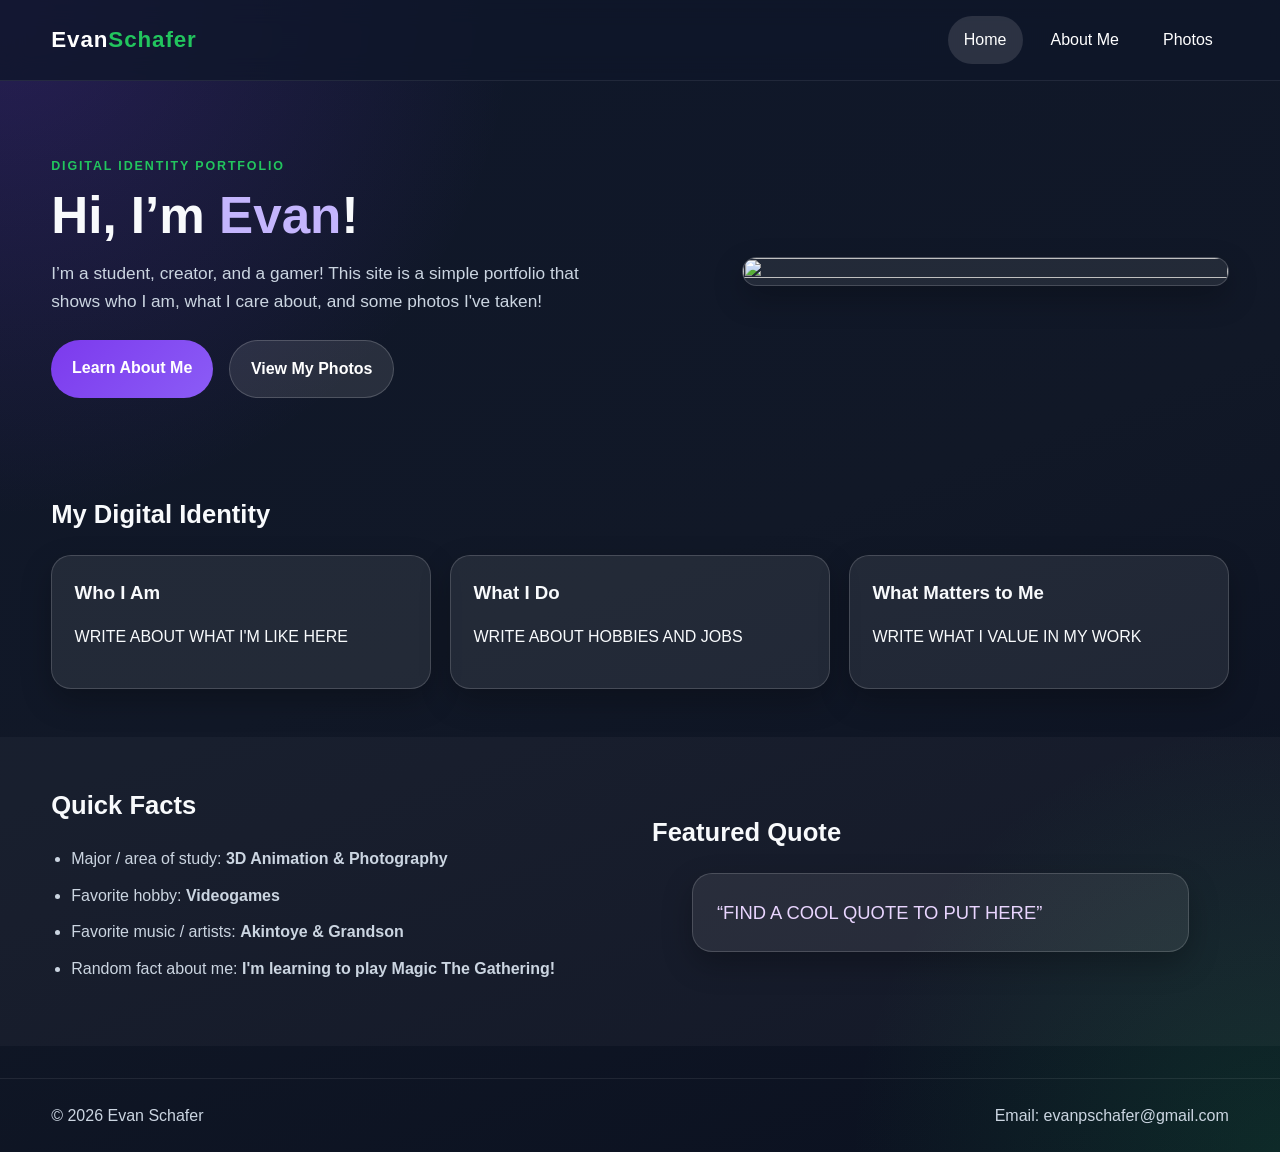
==== Web Midterm/index.html @ 6bbf1a0f "Web Midterm HTML and CSS mainly done, just need to put in images and change text" ====
<!-- Digital Identity Portfolio - Home page -->
<!DOCTYPE html>
<html lang="en">
<head>
    <meta charset="UTF-8" />
    <!-- Scale page size -->
    <meta name="viewport" content="width=device-width, initial-scale=1.0" />
    <title>Evan Schafer | Digital Identity Portfolio</title>
    <meta
        name="description"
        content="A personal digital identity portfolio built with HTML and CSS."
    />
    <link rel="stylesheet" href="styles.css" />
</head>
<body>
    <a class="skip-link" href="#main-content">Skip to main content</a>
    
    <header class="site-header">
    <div class="container nav-wrap">
        <!-- Top Bar -->
        <a href="index.html" class="logo">Evan<span>Schafer</span></a>
        <nav class="site-nav" aria-label="Main navigation">
        <ul>
            <li><a class="active" href="index.html">Home</a></li>
            <li><a href="about.html">About Me</a></li>
            <li><a href="gallery.html">Photos</a></li>
        </ul>
        </nav>
    </div>
    </header>

    <!-- Big title text -->
<main id="main-content">
    <section class="hero">
        <div class="container hero-grid">
        <div class="hero-text">
            <p class="eyebrow">Digital Identity Portfolio</p>
            <h1>Hi, I’m <span class="accent-text">Evan</span>!</h1>
            <p class="hero-description">
            I’m a student, creator, and a gamer! This site is a simple
            portfolio that shows who I am, what I care about, and some photos I've taken!
            </p>

        <div class="hero-buttons">
            <a class="btn btn-primary" href="about.html">Learn About Me</a>
            <a class="btn btn-secondary" href="gallery.html">View My Photos</a>
        </div>
        </div>
            <!-- TO DO ---- MAKE THE IMAGES WORK AND PUT IN FOLDER  -->
        <div class="hero-card">
            <img
            src=""
            alt=""
            />
        </div>
        </div>
    </section>
            <!-- Inside Boxes -->
    <section class="section">
        <div class="container">
        <h2 class="section-title">My Digital Identity</h2>
        <div class="cards">
            <article class="card">
            <h3>Who I Am</h3>
            <p>
              WRITE ABOUT WHAT I'M LIKE HERE
            </p>
            </article>

            <article class="card">
            <h3>What I Do</h3>
            <p>
              WRITE ABOUT HOBBIES AND JOBS
            </p>
            </article>

            <article class="card">
            <h3>What Matters to Me</h3>
            <p>
              WRITE WHAT I VALUE IN MY WORK
            </p>
            </article>
        </div>
        </div>
    </section>
            <!-- Bottom Bar (facts & quote) -->
    <section class="section section-alt">
        <div class="container two-column">
        <div>
            <h2 class="section-title">Quick Facts</h2>
            <ul class="styled-list">
                <li>Major / area of study: <strong>3D Animation & Photography</strong></li>
                <li>Favorite hobby: <strong>Videogames</strong></li>
                <li>Favorite music / artists: <strong>Akintoye & Grandson</strong></li>
                <li>Random fact about me: <strong>I'm learning to play Magic The Gathering!</strong></li>
            </ul>
        </div>

        <div>
            <h2 class="section-title">Featured Quote</h2>
            <blockquote class="quote-box">
            “FIND A COOL QUOTE TO PUT HERE”
            </blockquote>
        </div>
        </div>
    </section>
</main>
            <!-- Even Bottom-er Bar (Email and copyright thing cause its cool :D ) -->
    <footer class="site-footer">
    <div class="container footer-wrap">
        <p>&copy; 2026 Evan Schafer</p>
        <p>Email: evanpschafer@gmail.com</p>
    </div>
    </footer>
</body>
</html>
---- Web Midterm/styles.css ----
/* Styles For Digital Identity Portfolio */
/* i always forget its not the same comment command as in HTML */

/* main color stuff + spacing + shadows */
:root {
    --bg: #0f172a;
    --bg-soft: #111827;
    --card: rgba(255, 255, 255, 0.08);
    --card-border: rgba(255, 255, 255, 0.16);
    --text: #f8fafc;
    --muted: #cbd5e1;
    --accent: #7c3aed;
    --accent-2: #22c55e;
    --white: #ffffff;
    --shadow: 0 12px 30px rgba(0, 0, 0, 0.25);
    --radius: 20px;
    --max-width: 1200px;
    --transition: 0.25s ease;
}

*,
*::before,
*::after {
    box-sizing: border-box;
}

html {
    scroll-behavior: smooth;
}
/* background gradient, font, spacing, and text color */
body {
    margin: 0;
    font-family: Arial, Helvetica, sans-serif;
    line-height: 1.6;
    background:
        radial-gradient(circle at top left, rgba(124, 58, 237, 0.22), transparent 30%),
        radial-gradient(circle at bottom right, rgba(34, 197, 94, 0.14), transparent 25%),
        linear-gradient(160deg, #0f172a 0%, #111827 50%, #0b1120 100%);
    color: var(--text);
}
/* so images dont go over box borders */
img {
    max-width: 100%;
    display: block;
}
/* links */
a {
    color: var(--white);
    text-decoration: none;
}

a:hover {
    color: #ddd6fe;
}
/* page length */
.container {
    width: min(92%, var(--max-width));
    margin: 0 auto;
}

.skip-link {
    position: absolute;
    left: 1rem;
    top: -50px;
    background: var(--white);
    color: #111827;
    padding: 0.75rem 1rem;
    border-radius: 10px;
    z-index: 999;
    font-weight: bold;
}

.skip-link:focus {
    top: 1rem;
}
/* top bar with other pages */
.site-header {
    position: sticky;
    top: 0;
    z-index: 100;
    backdrop-filter: blur(12px);
    background: rgba(15, 23, 42, 0.78);
    border-bottom: 1px solid rgba(255, 255, 255, 0.08);
}
/* flexbox for "logo" and nav menu */
.nav-wrap {
    display: flex;
    justify-content: space-between;
    align-items: center;
    gap: 1rem;
    padding: 1rem 0;
}
/* this is the "logo" i just mentioned  */
.logo {
    font-size: 1.4rem;
    font-weight: 800;
    letter-spacing: 0.04em;
}

.logo span {
    color: var(--accent-2);
}
/* makes links in a row + have curved box + highlighted when hovered */
.site-nav ul {
    display: flex;
    align-items: center;
    gap: 0.75rem;
    list-style: none;
    margin: 0;
    padding: 0;
}

.site-nav a {
    display: inline-block;
    padding: 0.7rem 1rem;
    border-radius: 999px;
    transition: background-color var(--transition), color var(--transition);
}

.site-nav a:hover,
.site-nav a:focus-visible,
.site-nav a.active {
    background: rgba(255, 255, 255, 0.12);
    color: var(--white);
}
/* spacing around main intro + grid for text and image */
.hero {
    padding: 4rem 0 3rem;
}

.hero-grid {
    display: grid;
    grid-template-columns: 1.15fr 0.85fr;
    gap: 2rem;
    align-items: center;
}

.eyebrow {
    text-transform: uppercase;
    letter-spacing: 0.15em;
    font-size: 0.78rem;
    color: var(--accent-2);
    font-weight: 700;
    margin-bottom: 0.75rem;
}
/* size and spacing for large heading */
.hero h1,
.page-banner h1 {
    font-size: clamp(2.3rem, 4vw, 4.5rem);
    line-height: 1.05;
    margin: 0 0 1rem;
}

.accent-text {
    color: #c4b5fd;
}

.hero-description,
.page-intro {
    color: var(--muted);
    max-width: 60ch;
    font-size: 1.08rem;
}
/* arranges homepage buttons with spacing between them */
.hero-buttons {
    display: flex;
    flex-wrap: wrap;
    gap: 1rem;
    margin-top: 1.5rem;
}
/* button shape and hover animation */
.btn {
    display: inline-block;
    padding: 0.95rem 1.3rem;
    border-radius: 999px;
    font-weight: 700;
    transition: transform var(--transition), opacity var(--transition), background var(--transition);
}

.btn:hover,
.btn:focus-visible {
    transform: translateY(-2px);
}

.btn-primary {
    background: linear-gradient(135deg, var(--accent), #8b5cf6);
    color: var(--white);
}

.btn-secondary {
    background: rgba(255, 255, 255, 0.1);
    color: var(--white);
    border: 1px solid rgba(255, 255, 255, 0.18);
}
/* makes it so cards, quote box, and image boxes have a consistent style */
.hero-card,
.about-image,
.gallery-card,
.card,
.info-box,
.quote-box {
    background: var(--card);
    border: 1px solid var(--card-border);
    border-radius: var(--radius);
    box-shadow: var(--shadow);
}

.hero-card {
    overflow: hidden;
}
/* makes images fully fit inside boxes */
.hero-card img,
.about-image img,
.gallery-card img {
    width: 100%;
    height: 100%;
    object-fit: cover;
}

.section {
    padding: 3rem 0;
}
/* making this so I dont use the same boring background the whole time */
.section-alt {
    background: rgba(255, 255, 255, 0.03);
}

.section-title {
    font-size: clamp(1.6rem, 2vw, 2.4rem);
    margin-top: 0;
    margin-bottom: 1.25rem;
}
/* makes cards into columns on PC screens */
.cards {
    display: grid;
    grid-template-columns: repeat(3, 1fr);
    gap: 1.2rem;
}

.card {
    padding: 1.4rem;
}
/* smaller headers inside cards and boxes */
.card h3,
.info-box h3 {
    margin-top: 0;
    margin-bottom: 0.6rem;
}
/* two-column layout for about page */
.two-column {
    display: grid;
    grid-template-columns: 1fr 1fr;
    gap: 1.5rem;
    align-items: center;
}
/* quick facts list spacing and stuff */
.styled-list {
    padding-left: 1.25rem;
    color: var(--muted);
}

.styled-list li {
    margin-bottom: 0.7rem;
}

.quote-box {
    padding: 1.5rem;
    font-size: 1.15rem;
    color: #e9d5ff;
}
/* makes it so the main content area takes up the full viewport height */
.page-main {
    min-height: 100vh;
}

.page-banner {
    padding: 3.5rem 0 1rem;
}
/* makes it so the info boxes are arranged in a grid */
.info-grid {
    display: grid;
    grid-template-columns: repeat(2, 1fr);
    gap: 1rem;
}

.info-box {
    padding: 1.25rem;
}
/* for the photos + captions so they stay in containers */
.gallery-grid {
    display: grid;
    grid-template-columns: repeat(3, 1fr);
    gap: 1rem;
}

.gallery-card {
    overflow: hidden;
}

.gallery-card img {
    aspect-ratio: 4 / 3;
}

.gallery-card figcaption {
    padding: 0.9rem 1rem 1rem;
    color: var(--muted);
}
/* it centers the text, duh */
.center-text {
    text-align: center;
}
/* makes it so the content is not too wide */
.narrow {
    max-width: 65ch;
    margin-inline: auto;
}
/* bottom of page style and stuff so its separated and cool */
.site-footer {
    border-top: 1px solid rgba(255, 255, 255, 0.08);
    padding: 1.5rem 0;
    margin-top: 2rem;
}

.footer-wrap {
    display: flex;
    justify-content: space-between;
    gap: 1rem;
    flex-wrap: wrap;
}

.site-footer p {
    margin: 0;
    color: var(--muted);
}

.site-footer a {
    color: #ddd6fe;
}

a:focus-visible,
button:focus-visible {
    outline: 3px solid #ffffff;
    outline-offset: 3px;
    border-radius: 10px;
}
/* changes multi-column layouts into a single column on smaller screens */
@media (max-width: 900px) {
    .hero-grid,
    .two-column,
    .cards,
    .info-grid,
    .gallery-grid {
    grid-template-columns: 1fr;
    }

    .hero {
    padding-top: 2.5rem;
    }

    .hero-card {
    max-width: 520px;
    }
}
/* stacks the header and navigation layout more neatly on smaller screens */
@media (max-width: 650px) {
    .nav-wrap {
    flex-direction: column;
    align-items: flex-start;
    }

    .site-nav {
    width: 100%;
    }

    .site-nav ul {
    flex-wrap: wrap;
    width: 100%;
    }

    .site-nav a {
    padding: 0.65rem 0.9rem;
    }

    .hero-buttons {
    flex-direction: column;
    align-items: stretch;
    }

    .btn {
    text-align: center;
    }

    .footer-wrap {
    flex-direction: column;
    }
}
/* slightly adjusts font sizing, content width, and padding for very small mobile screens */

@media (max-width: 450px) {
    body {
    font-size: 0.98rem;
    }

    .container {
    width: min(94%, var(--max-width));
    }

    .hero,
    .section,
    .page-banner {
    padding-left: 0;
    padding-right: 0;
    }

    .card,
    .info-box,
    .quote-box {
    padding: 1rem;
    }
}
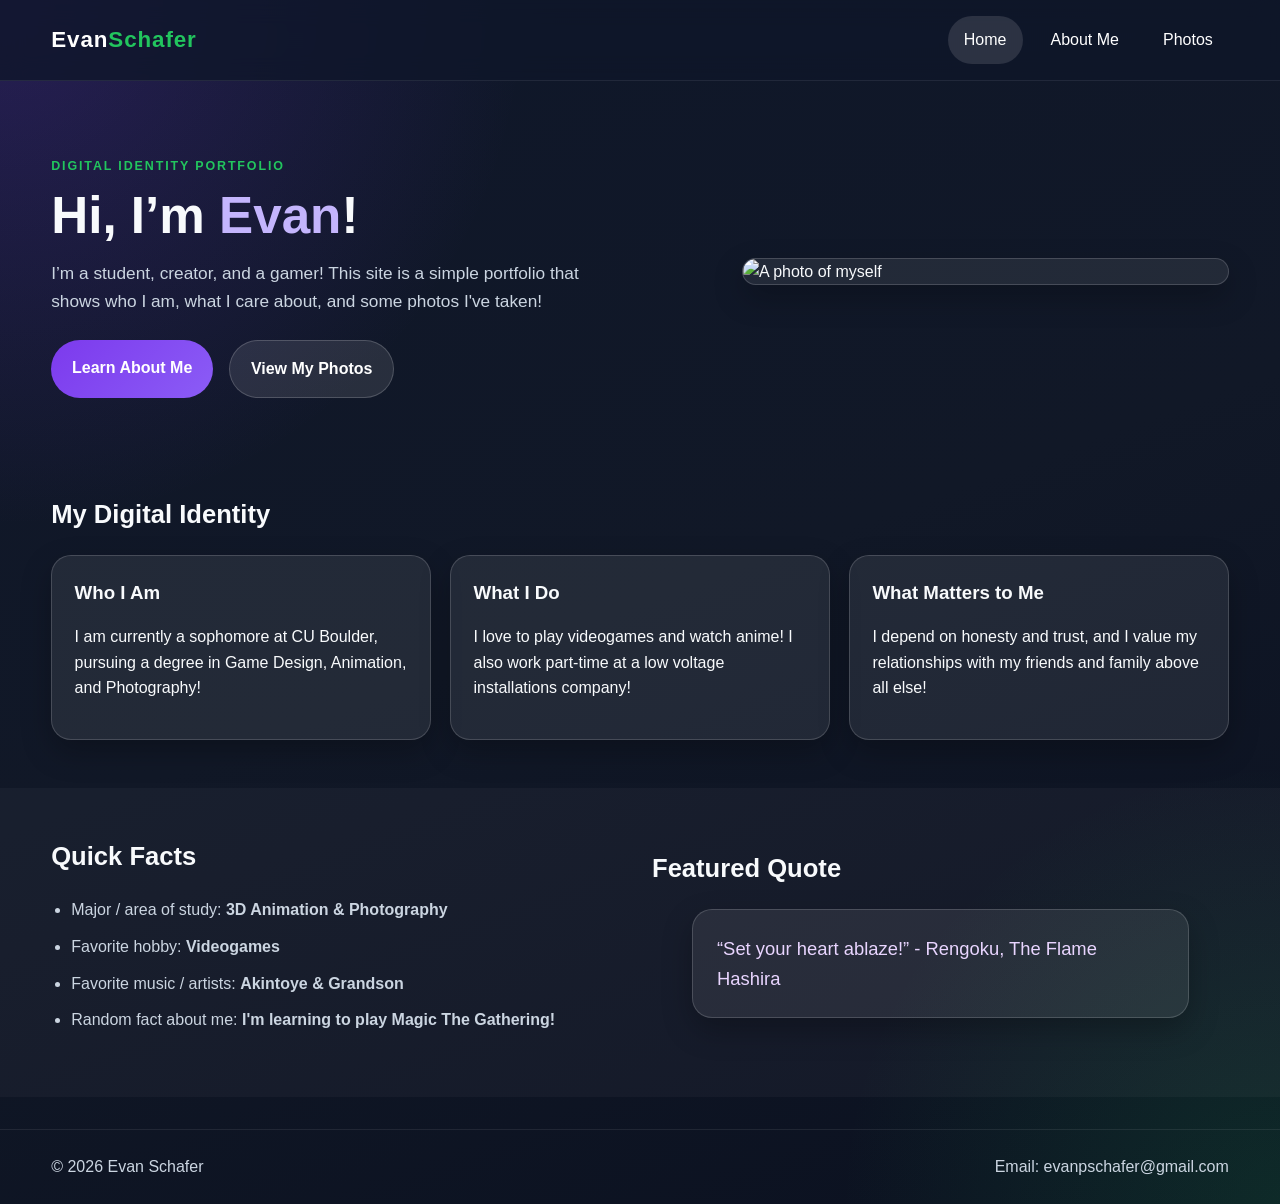
==== commit e7eb88e4: "Finished Web Midterm Files" ====
--- a/Web Midterm/index.html
+++ b/Web Midterm/index.html
@@ -8,8 +8,7 @@
     <title>Evan Schafer | Digital Identity Portfolio</title>
     <meta
         name="description"
-        content="A personal digital identity portfolio built with HTML and CSS."
-    />
+        content="A personal digital identity portfolio built with HTML and CSS."/>
     <link rel="stylesheet" href="styles.css" />
 </head>
 <body>
@@ -48,10 +47,7 @@
         </div>
             <!-- TO DO ---- MAKE THE IMAGES WORK AND PUT IN FOLDER  -->
         <div class="hero-card">
-            <img
-            src=""
-            alt=""
-            />
+            <img src="/photos/self-portrait.jpeg" alt="A photo of myself"/>
         </div>
         </div>
     </section>
@@ -63,21 +59,21 @@
             <article class="card">
             <h3>Who I Am</h3>
             <p>
-              WRITE ABOUT WHAT I'M LIKE HERE
+              I am currently a sophomore at CU Boulder, pursuing a degree in Game Design, Animation, and Photography!
             </p>
             </article>
 
             <article class="card">
             <h3>What I Do</h3>
             <p>
-              WRITE ABOUT HOBBIES AND JOBS
+              I love to play videogames and watch anime! I also work part-time at a low voltage installations company!
             </p>
             </article>
 
             <article class="card">
             <h3>What Matters to Me</h3>
             <p>
-              WRITE WHAT I VALUE IN MY WORK
+              I depend on honesty and trust, and I value my relationships with my friends and family above all else!
             </p>
             </article>
         </div>
@@ -99,7 +95,7 @@
         <div>
             <h2 class="section-title">Featured Quote</h2>
             <blockquote class="quote-box">
-            “FIND A COOL QUOTE TO PUT HERE”
+            “Set your heart ablaze!” - Rengoku, The Flame Hashira
             </blockquote>
         </div>
         </div>
--- a/Web Midterm/styles.css
+++ b/Web Midterm/styles.css
@@ -204,6 +204,10 @@
     border-radius: var(--radius);
     box-shadow: var(--shadow);
 }
+/* i forgot to add this one, whoops */
+.about-image {
+    overflow: hidden;
+}
 
 .hero-card {
     overflow: hidden;
